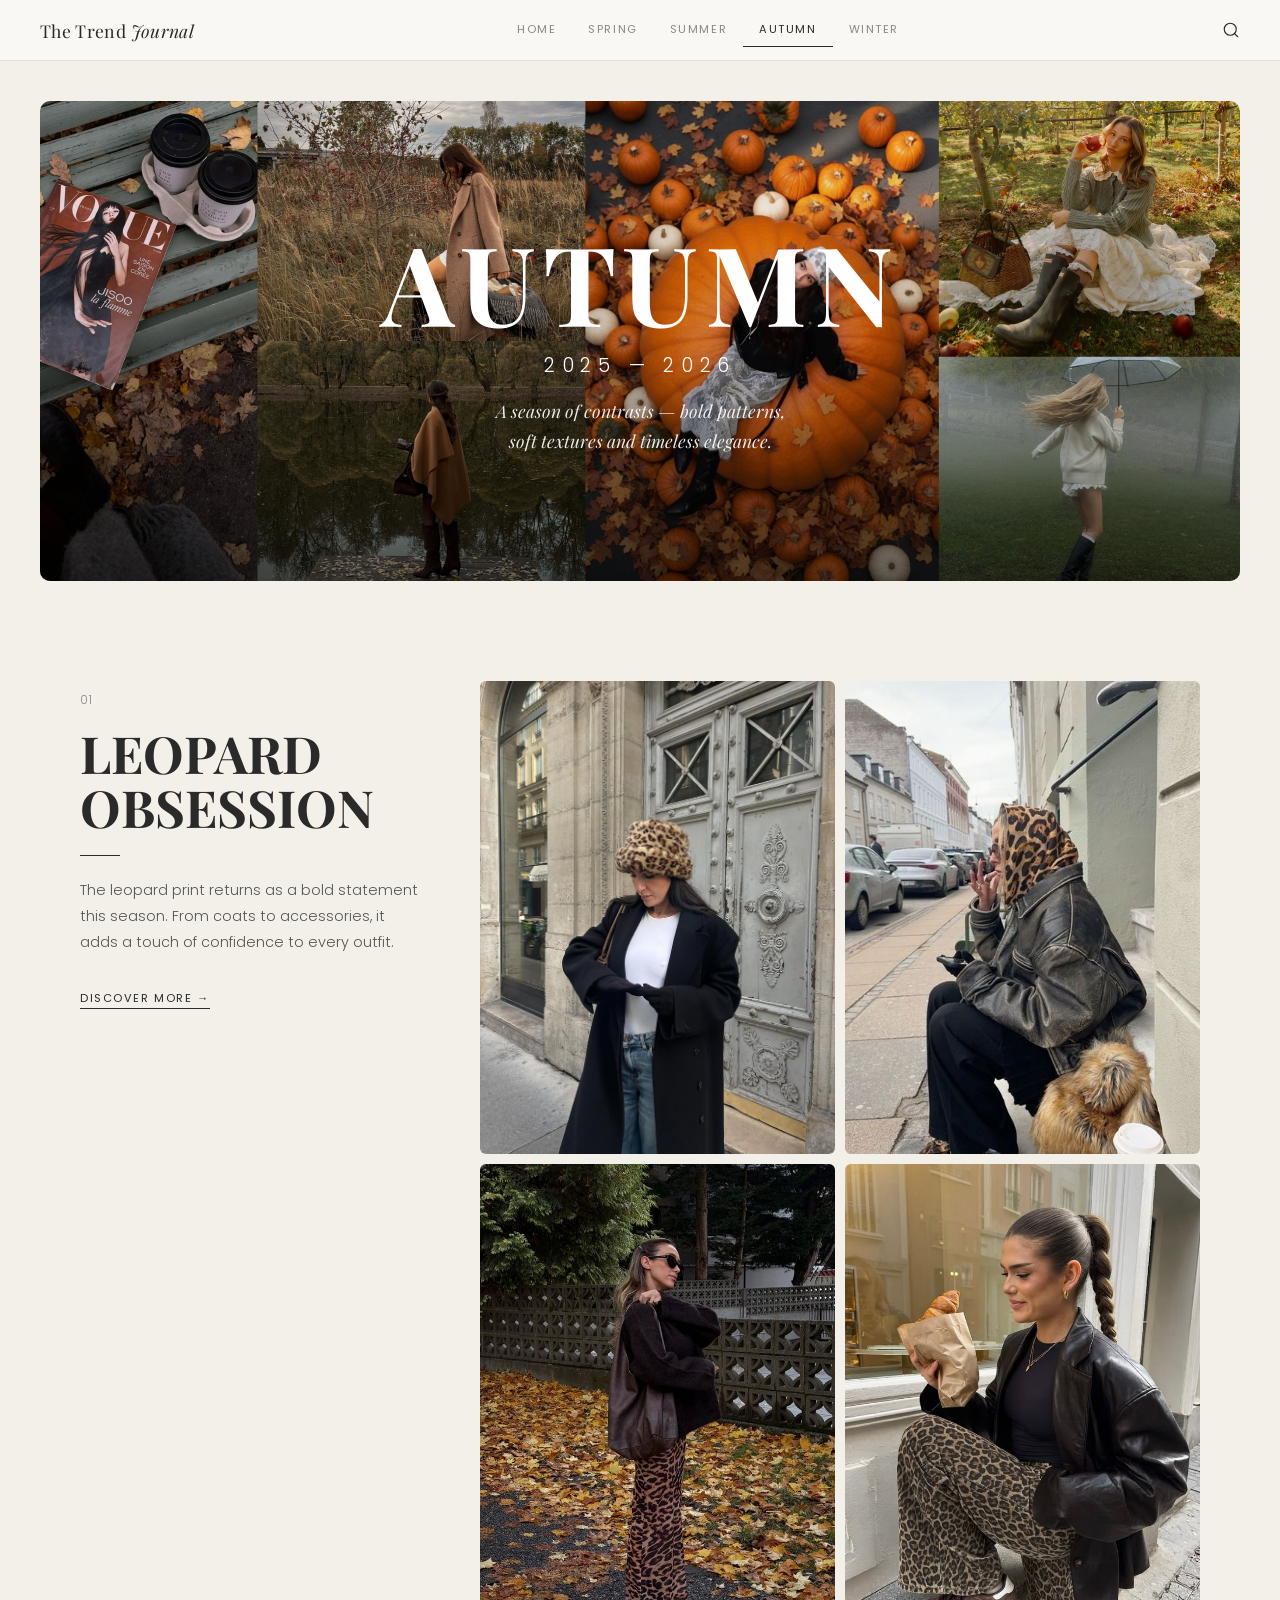
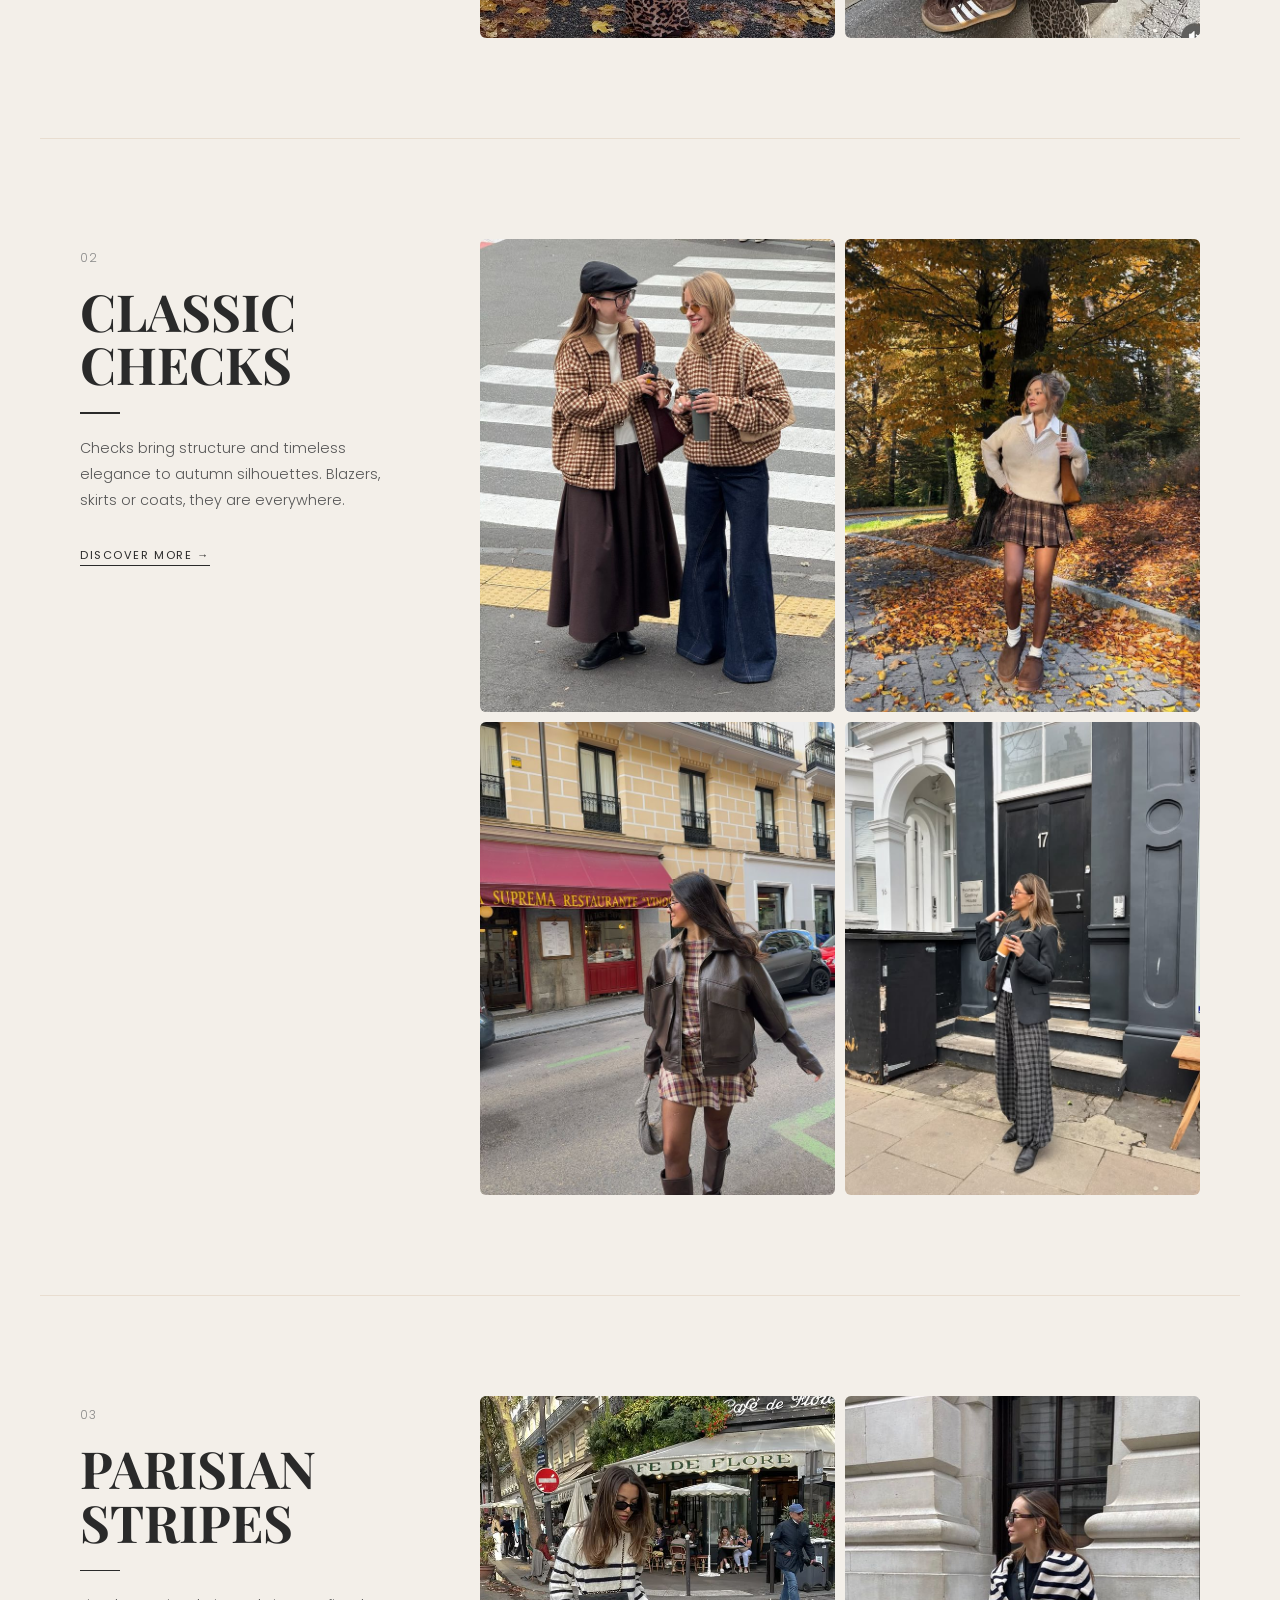
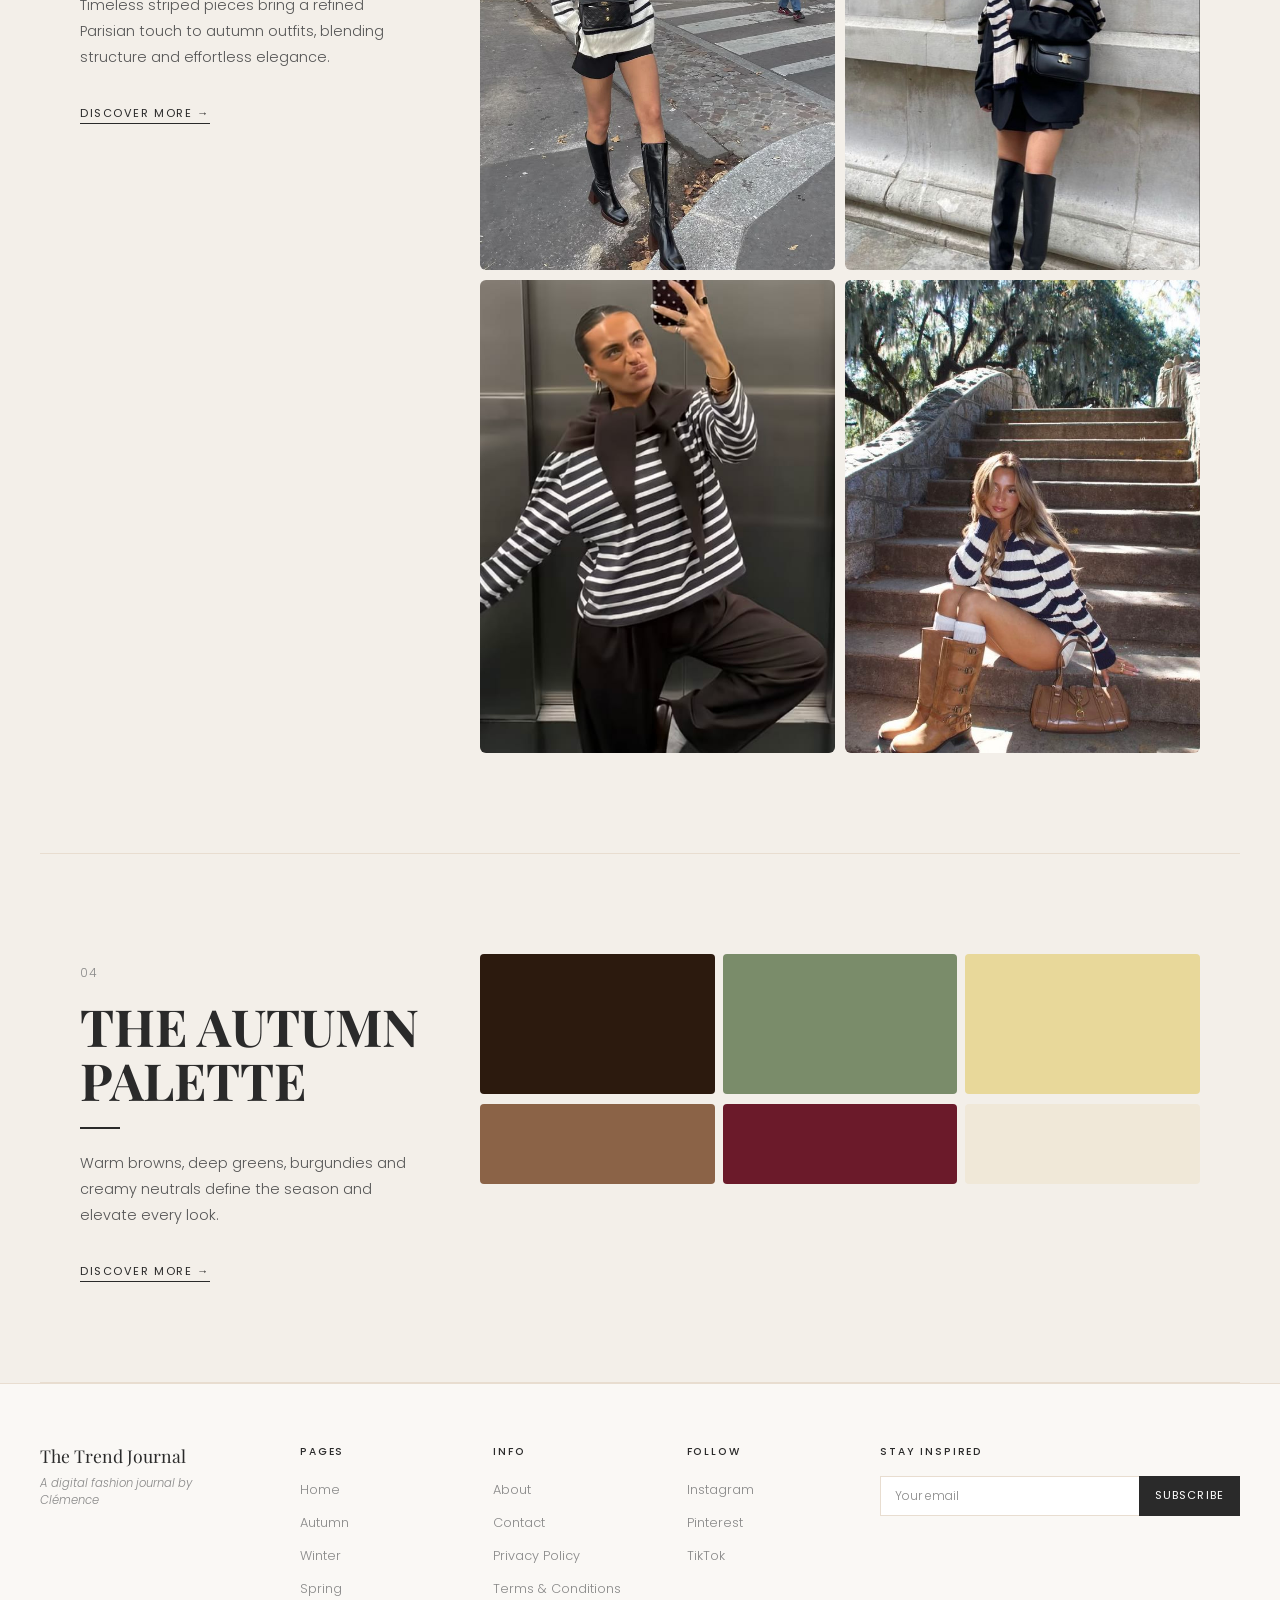
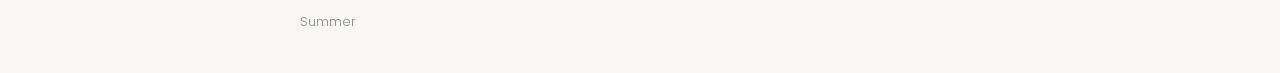
==== autumn.html @ e370c185 "Add files via upload" ====
<!DOCTYPE html>
<html lang="en">
<head>
  <meta charset="UTF-8" />
  <meta name="viewport" content="width=device-width, initial-scale=1.0" />
  <title>Autumn — The Trend Journal</title>
  <link rel="stylesheet" href="style.css" />
  <link href="https://fonts.googleapis.com/css2?family=Playfair+Display:ital,wght@0,400;0,600;0,700;1,400;1,600&family=Poppins:wght@300;400;500&display=swap" rel="stylesheet" />
</head>
<body class="autumn-page">

  <!-- ========== HEADER ========== -->
  <header class="site-header">
    <div class="site-header-inner">
      <a href="index.html" class="site-logo">The Trend <em>Journal</em></a>
      <nav>
        <ul class="nav-links">
          <li><a href="index.html">Home</a></li>
          <li><a href="spring.html">Spring</a></li>
          <li><a href="summer.html">Summer</a></li>
          <li><a href="autumn.html" class="active">Autumn</a></li>
          <li><a href="winter.html">Winter</a></li>
        </ul>
      </nav>
      <span class="search-icon" aria-hidden="true">
        <svg width="18" height="18" viewBox="0 0 24 24" fill="none" stroke="currentColor" stroke-width="1.5" stroke-linecap="round" stroke-linejoin="round">
          <circle cx="11" cy="11" r="8"/><line x1="21" y1="21" x2="16.65" y2="16.65"/>
        </svg>
      </span>
    </div>
  </header>

  <main>

    <!-- ========== HERO ========== -->
    <section class="autumn-hero">
      <div class="autumn-hero-img">
        <img src="images/autumnmoodboard.png" alt="Autumn 2025–2026" />
        <div class="autumn-hero-overlay">
          <h1 class="autumn-hero-title">AUTUMN</h1>
          <p class="autumn-hero-year">2025 — 2026</p>
          <p class="autumn-hero-desc">A season of contrasts — bold patterns,<br/>soft textures and timeless elegance.</p>
        </div>
      </div>
    </section>

    <!-- ========== 01 : LEOPARD OBSESSION ========== -->
    <section class="trend-section">
      <div class="trend-layout">
        <div class="trend-text-col">
          <span class="trend-number">01</span>
          <h2 class="trend-title">Leopard<br/>Obsession</h2>
          <div class="trend-divider"></div>
          <p class="trend-desc">The leopard print returns as a bold statement this season. From coats to accessories, it adds a touch of confidence to every outfit.</p>
          <a href="#" class="trend-link">Discover more &rarr;</a>
        </div>
        <div class="trend-grid-col">
          <div class="trend-grid">
            <div class="tg-img"><img src="images/leopard1.jpg" alt="Leopard 1" /></div>
            <div class="tg-img"><img src="images/leopard2.jpg" alt="Leopard 2" /></div>
            <div class="tg-img"><img src="images/leopard3.jpg" alt="Leopard 3" /></div>
            <div class="tg-img"><img src="images/leopard4.jpg" alt="Leopard 4" /></div>
          </div>
        </div>
      </div>
    </section>

    <!-- ========== 02 : CLASSIC CHECKS ========== -->
    <section class="trend-section">
      <div class="trend-layout">
        <div class="trend-text-col">
          <span class="trend-number">02</span>
          <h2 class="trend-title">Classic<br/>Checks</h2>
          <div class="trend-divider"></div>
          <p class="trend-desc">Checks bring structure and timeless elegance to autumn silhouettes. Blazers, skirts or coats, they are everywhere.</p>
          <a href="#" class="trend-link">Discover more &rarr;</a>
        </div>
        <div class="trend-grid-col">
          <div class="trend-grid">
            <div class="tg-img"><img src="images/checks1.jpg" alt="Checks 1" /></div>
            <div class="tg-img"><img src="images/checks2.jpg" alt="Checks 2" /></div>
            <div class="tg-img"><img src="images/checks3.jpg" alt="Checks 3" /></div>
            <div class="tg-img"><img src="images/checks4.jpg" alt="Checks 4" /></div>
          </div>
        </div>
      </div>
    </section>

    <!-- ========== 03 : PARISIAN STRIPES ========== -->
    <section class="trend-section">
      <div class="trend-layout">
        <div class="trend-text-col">
          <span class="trend-number">03</span>
          <h2 class="trend-title">Parisian<br/>Stripes</h2>
          <div class="trend-divider"></div>
          <p class="trend-desc">Timeless striped pieces bring a refined Parisian touch to autumn outfits, blending structure and effortless elegance.</p>
          <a href="#" class="trend-link">Discover more &rarr;</a>
        </div>
        <div class="trend-grid-col">
          <div class="trend-grid">
            <div class="tg-img"><img src="images/stripes1.jpg" alt="Stripes 1" /></div>
            <div class="tg-img"><img src="images/stripes2.jpg" alt="Stripes 2" /></div>
            <div class="tg-img"><img src="images/stripes3.jpg" alt="Stripes 3" /></div>
            <div class="tg-img"><img src="images/stripes4.jpg" alt="Stripes 4" /></div>
          </div>
        </div>
      </div>
    </section>

    <!-- ========== 04 : THE AUTUMN PALETTE ========== -->
    <section class="trend-section">
      <div class="trend-layout">
        <div class="trend-text-col">
          <span class="trend-number">04</span>
          <h2 class="trend-title">The Autumn<br/>Palette</h2>
          <div class="trend-divider"></div>
          <p class="trend-desc">Warm browns, deep greens, burgundies and creamy neutrals define the season and elevate every look.</p>
          <a href="#" class="trend-link">Discover more &rarr;</a>
        </div>
        <div class="trend-grid-col">
          <div class="palette-row">
            <!-- 3 couleurs principales -->
            <div class="palette-swatches palette-main">
              <div class="palette-swatch" style="background:#2C1A0E;" title="Dark Brown"></div>
              <div class="palette-swatch" style="background:#7A8C6A;" title="Pistachio Green"></div>
              <div class="palette-swatch" style="background:#E8D89A;" title="Cream Yellow"></div>
            </div>
            <!-- 3 couleurs secondaires -->
            <div class="palette-swatches palette-secondary">
              <div class="palette-swatch" style="background:#8B6347;" title="Light Brown"></div>
              <div class="palette-swatch" style="background:#6B1A2A;" title="Burgundy"></div>
              <div class="palette-swatch" style="background:#F0E8D8;" title="Soft Beige"></div>
            </div>
          </div>
        </div>
      </div>
    </section>

  <!-- ========== FOOTER COMMUN ========== -->
  <footer class="site-footer">
    <div class="site-footer-inner">
      <div class="footer-logo-col">
        <p class="footer-brand">The Trend Journal</p>
        <p class="footer-tagline">A digital fashion journal by Clémence</p>
      </div>
      <div class="footer-cols">
        <div class="footer-col">
          <p class="footer-col-title">Pages</p>
          <ul>
            <li><a href="index.html">Home</a></li>
            <li><a href="autumn.html">Autumn</a></li>
            <li><a href="winter.html">Winter</a></li>
            <li><a href="spring.html">Spring</a></li>
            <li><a href="summer.html">Summer</a></li>
          </ul>
        </div>
        <div class="footer-col">
          <p class="footer-col-title">Info</p>
          <ul>
            <li><a href="about.html">About</a></li>
            <li><a href="#">Contact</a></li>
            <li><a href="#">Privacy Policy</a></li>
            <li><a href="#">Terms &amp; Conditions</a></li>
          </ul>
        </div>
        <div class="footer-col">
          <p class="footer-col-title">Follow</p>
          <ul>
            <li><a href="#">Instagram</a></li>
            <li><a href="#">Pinterest</a></li>
            <li><a href="#">TikTok</a></li>
          </ul>
        </div>
        <div class="footer-col">
          <p class="footer-col-title">Stay Inspired</p>
          <div class="subscribe-row">
            <input type="email" placeholder="Your email" class="subscribe-input" />
            <button class="subscribe-btn">Subscribe</button>
          </div>
        </div>
      </div>
    </div>
  </footer>

</body>
</html>
---- style.css ----
/* ============================================================
   THE TREND JOURNAL — style.css
   ============================================================
   SOMMAIRE
   1. GLOBAL           — reset, variables, base
   2. HEADER           — navigation commune
   3. FOOTER           — footer commun
   4. HOME PAGE ONLY   — styles spécifiques à index.html
   5. AUTUMN PAGE ONLY — styles spécifiques à autumn.html
   6. WINTER PAGE ONLY — styles spécifiques à winter.html
   7. SPRING PAGE ONLY — styles spécifiques à spring.html
   8. SUMMER PAGE ONLY — styles spécifiques à summer.html
   9. RESPONSIVE       — media queries
   ============================================================ */

@import url('https://fonts.googleapis.com/css2?family=Playfair+Display:ital,wght@0,400;0,600;0,700;1,400;1,600&family=Poppins:wght@300;400;500&display=swap');


/* ============================================================
   1. GLOBAL
   ============================================================ */

:root {
  --bg:        #F3EFE9;
  --white:     #FFFFFF;
  --off-white: #FAF8F5;
  --beige:     #E8DDD0;
  --dark:      #2A2A2A;
  --grey:      #888888;
  --font-display: 'Playfair Display', Georgia, serif;
  --font-body:    'Poppins', sans-serif;
  --radius: 8px;
}

*, *::before, *::after {
  margin: 0;
  padding: 0;
  box-sizing: border-box;
}

body {
  background-color: var(--bg);
  color: var(--dark);
  font-family: var(--font-body);
  font-weight: 300;
}

img {
  display: block;
  width: 100%;
  height: 100%;
  object-fit: cover;
}

a  { text-decoration: none; color: inherit; }
ul { list-style: none; }


/* ============================================================
   2. HEADER  (commun à toutes les pages)
   ============================================================ */

.site-header {
  background-color: var(--off-white);
  border-bottom: 1px solid var(--beige);
  padding: 0 40px;
  position: sticky;
  top: 0;
  z-index: 100;
}

.site-header-inner {
  display: flex;
  align-items: center;
  justify-content: space-between;
  height: 60px;
  max-width: 1200px;
  margin: 0 auto;
}

.site-logo {
  font-family: var(--font-display);
  font-size: 1.1rem;
  font-weight: 400;
  color: var(--dark);
  letter-spacing: 0.02em;
  white-space: nowrap;
}

.site-logo em {
  font-style: italic;
  font-weight: 400;
}

.nav-links {
  display: flex;
  list-style: none;
  gap: 0;
}

.nav-links li a {
  display: inline-block;
  padding: 8px 16px;
  font-family: var(--font-body);
  font-size: 0.7rem;
  font-weight: 400;
  letter-spacing: 0.14em;
  text-transform: uppercase;
  color: var(--grey);
  transition: color 0.2s;
}

.nav-links li a:hover  { color: var(--dark); }

.nav-links li a.active {
  color: var(--dark);
  border-bottom: 1.5px solid var(--dark);
}

.search-icon {
  color: var(--dark);
  cursor: default;
  display: flex;
  align-items: center;
}


/* ============================================================
   3. FOOTER  (commun à toutes les pages)
   ============================================================ */

.site-footer {
  background-color: var(--off-white);
  border-top: 1px solid var(--beige);
  padding: 60px 40px 40px;
}

.site-footer-inner {
  display: grid;
  grid-template-columns: 200px 1fr;
  gap: 60px;
  max-width: 1200px;
  margin: 0 auto;
}

.footer-brand {
  font-family: var(--font-display);
  font-size: 1.1rem;
  font-weight: 400;
  color: var(--dark);
  margin-bottom: 8px;
}

.footer-tagline {
  font-family: var(--font-body);
  font-size: 0.72rem;
  font-weight: 300;
  font-style: italic;
  color: var(--grey);
}

.footer-cols {
  display: grid;
  grid-template-columns: repeat(4, 1fr);
  gap: 30px;
}

.footer-col-title {
  font-family: var(--font-body);
  font-size: 0.65rem;
  font-weight: 500;
  letter-spacing: 0.18em;
  text-transform: uppercase;
  color: var(--dark);
  margin-bottom: 16px;
}

.footer-col ul {
  display: flex;
  flex-direction: column;
  gap: 8px;
}

.footer-col ul li a {
  font-family: var(--font-body);
  font-size: 0.8rem;
  font-weight: 300;
  color: var(--grey);
  transition: color 0.2s;
}

.footer-col ul li a:hover { color: var(--dark); }

.subscribe-row { display: flex; }

.subscribe-input {
  flex: 1;
  padding: 10px 14px;
  border: 1px solid var(--beige);
  border-right: none;
  background: var(--white);
  font-family: var(--font-body);
  font-size: 0.75rem;
  font-weight: 300;
  color: var(--dark);
  outline: none;
}

.subscribe-input::placeholder { color: var(--grey); }

.subscribe-btn {
  padding: 10px 16px;
  background: var(--dark);
  color: #fff;
  border: none;
  font-family: var(--font-body);
  font-size: 0.7rem;
  font-weight: 400;
  letter-spacing: 0.1em;
  text-transform: uppercase;
  cursor: pointer;
  transition: opacity 0.2s;
}

.subscribe-btn:hover { opacity: 0.75; }


/* ============================================================
   4. HOME PAGE ONLY   (body.home-page)
   ============================================================ */

.home-page .section-moodboard {
  background-color: var(--off-white);
  padding: 40px 40px 50px;
}

.home-page .moodboard-grid {
  display: flex;
  gap: 10px;
  align-items: stretch;
  max-width: 900px;
  margin: 0 auto;
}

.home-page .col-side {
  display: flex;
  flex-direction: column;
  gap: 10px;
  flex: 1;
  height: 460px;
}

.home-page .col-center { flex: 1.3; }

.home-page .mb-item {
  overflow: hidden;
  border-radius: var(--radius);
  flex-grow: 1;
}

.home-page .mb-center {
  height: 460px;
  border-radius: var(--radius);
  overflow: hidden;
}

.home-page .mb-item img,
.home-page .mb-center img {
  transition: transform 0.5s ease;
}

.home-page .mb-item:hover img,
.home-page .mb-center:hover img {
  transform: scale(1.04);
}

.home-page .section-intro {
  text-align: center;
  padding: 60px 30px 50px;
  background-color: var(--off-white);
}

.home-page .intro-title {
  font-family: var(--font-display);
  font-size: clamp(1.5rem, 3vw, 2.4rem);
  font-weight: 400;
  color: var(--dark);
  margin-bottom: 18px;
}

.home-page .intro-title em {
  font-style: italic;
  font-weight: 300;
}

.home-page .intro-text {
  font-family: var(--font-body);
  font-size: 0.88rem;
  font-weight: 300;
  color: var(--grey);
  line-height: 1.9;
}

.home-page .section-era {
  background-color: var(--white);
  padding: 70px 30px;
  text-align: center;
  border-top: 1px solid var(--beige);
}

.home-page .era-title {
  font-family: var(--font-display);
  font-size: clamp(1.5rem, 3vw, 2.2rem);
  font-weight: 400;
  font-style: italic;
  color: var(--dark);
  margin-bottom: 28px;
}

.home-page .era-body {
  max-width: 620px;
  margin: 0 auto 36px;
}

.home-page .era-body p {
  font-family: var(--font-body);
  font-size: 0.9rem;
  font-weight: 300;
  color: #666;
  line-height: 1.9;
  margin-bottom: 14px;
}

.home-page .era-quote {
  display: inline-block;
  font-family: var(--font-display);
  font-size: clamp(0.95rem, 1.8vw, 1.15rem);
  font-style: italic;
  font-weight: 300;
  color: var(--dark);
  border-top: 1px solid var(--beige);
  border-bottom: 1px solid var(--beige);
  padding: 18px 40px;
  max-width: 520px;
  line-height: 1.6;
}

.home-page .section-seasons {
  background-color: var(--bg);
  padding: 20px 40px 60px;
}

.home-page .seasons-title {
  font-family: var(--font-display);
  font-size: clamp(1.4rem, 2.5vw, 2rem);
  font-weight: 400;
  font-style: italic;
  color: var(--dark);
  text-align: center;
  margin-bottom: 32px;
}

.home-page .seasons-grid {
  display: flex;
  gap: 20px;
  max-width: 900px;
  margin: 0 auto;
}

.home-page .season-card {
  flex: 1;
  display: flex;
  flex-direction: column;
  align-items: center;
  gap: 12px;
  cursor: pointer;
}

.home-page .season-img {
  width: 100%;
  height: 200px;
  overflow: hidden;
  border-radius: var(--radius);
}

.home-page .season-img img { transition: transform 0.5s ease; }

.home-page .season-card:hover .season-img img { transform: scale(1.05); }

.home-page .season-label {
  font-family: var(--font-body);
  font-size: 0.82rem;
  font-weight: 400;
  letter-spacing: 0.05em;
  color: var(--dark);
  text-align: center;
}

.home-page .section-about {
  background-color: var(--off-white);
  text-align: center;
  padding: 60px 30px;
  border-top: 1px solid var(--beige);
}

.home-page .about-title {
  font-family: var(--font-display);
  font-size: clamp(1.4rem, 2.5vw, 2rem);
  font-weight: 400;
  color: var(--dark);
  margin-bottom: 16px;
}

.home-page .about-text {
  font-family: var(--font-body);
  font-size: 0.85rem;
  font-weight: 300;
  color: var(--grey);
  line-height: 1.9;
}


/* ============================================================
   5. AUTUMN PAGE ONLY   (body.autumn-page)
   ============================================================ */

.autumn-page .autumn-hero { padding: 40px 40px 0; }

.autumn-page .autumn-hero-img {
  position: relative;
  width: 100%;
  height: 480px;
  border-radius: 10px;
  overflow: hidden;
  max-width: 1200px;
  margin: 0 auto;
}

.autumn-page .autumn-hero-img img {
  width: 100%;
  height: 100%;
  object-fit: cover;
  display: block;
}

.autumn-page .autumn-hero-overlay {
  position: absolute;
  inset: 0;
  background: linear-gradient(to top, rgba(0,0,0,0.55) 0%, rgba(0,0,0,0.15) 50%, transparent 100%);
  display: flex;
  flex-direction: column;
  align-items: center;
  justify-content: center;
  text-align: center;
  padding: 40px;
}

.autumn-page .autumn-hero-title {
  font-family: var(--font-display);
  font-size: clamp(60px, 10vw, 110px);
  font-weight: 700;
  letter-spacing: 0.06em;
  color: #fff;
  line-height: 1;
  margin-bottom: 14px;
}

.autumn-page .autumn-hero-year {
  font-family: var(--font-body);
  font-size: clamp(0.9rem, 2vw, 1.2rem);
  font-weight: 300;
  letter-spacing: 0.35em;
  color: #fff;
  margin-bottom: 16px;
}

.autumn-page .autumn-hero-desc {
  font-family: var(--font-display);
  font-size: clamp(0.95rem, 1.6vw, 1.1rem);
  font-style: italic;
  color: rgba(255,255,255,0.9);
  line-height: 1.7;
}

.autumn-page .trend-section {
  padding: 100px 40px;
  max-width: 1200px;
  margin: 0 auto;
  border-bottom: 1px solid var(--beige);
}

.autumn-page .trend-layout {
  display: grid;
  grid-template-columns: 340px 1fr;
  gap: 60px;
  align-items: start;
}

.autumn-page .trend-text-col { padding-top: 10px; }

.autumn-page .trend-number {
  font-family: var(--font-body);
  font-size: 0.75rem;
  font-weight: 300;
  color: var(--grey);
  letter-spacing: 0.1em;
  display: block;
  margin-bottom: 18px;
}

.autumn-page .trend-title {
  font-family: var(--font-display);
  font-size: clamp(32px, 4vw, 52px);
  font-weight: 700;
  color: var(--dark);
  line-height: 1.05;
  text-transform: uppercase;
  margin-bottom: 20px;
}

.autumn-page .trend-divider {
  width: 40px;
  height: 1.5px;
  background-color: var(--dark);
  margin-bottom: 22px;
}

.autumn-page .trend-desc {
  font-family: var(--font-body);
  font-size: 0.9rem;
  font-weight: 300;
  color: #555;
  line-height: 1.8;
  margin-bottom: 28px;
}

.autumn-page .trend-link {
  font-family: var(--font-body);
  font-size: 0.7rem;
  font-weight: 400;
  letter-spacing: 0.14em;
  text-transform: uppercase;
  color: var(--dark);
  border-bottom: 1px solid var(--dark);
  padding-bottom: 2px;
  transition: opacity 0.2s;
}

.autumn-page .trend-link:hover { opacity: 0.5; }

.autumn-page .trend-grid {
  display: grid;
  grid-template-columns: 1fr 1fr;
  gap: 10px;
}

.autumn-page .tg-img {
  border-radius: 6px;
  overflow: hidden;
  aspect-ratio: 3/4;
}

.autumn-page .tg-img img {
  width: 100%;
  height: 100%;
  object-fit: cover;
  display: block;
  transition: transform 0.5s ease;
}

.autumn-page .tg-img:hover img { transform: scale(1.04); }

.autumn-page .palette-row {
  display: flex;
  flex-direction: column;
  gap: 10px;
}

.autumn-page .palette-swatches { display: flex; gap: 8px; }

.autumn-page .palette-main .palette-swatch {
  height: 140px;
  flex: 1;
  border-radius: 4px;
}

.autumn-page .palette-secondary .palette-swatch {
  height: 80px;
  flex: 1;
  border-radius: 4px;
}


/* ============================================================
   6. WINTER PAGE ONLY   (body.winter-page)
   ============================================================ */

.winter-page .winter-hero { padding: 40px 40px 0; }

.winter-page .winter-hero-img {
  position: relative;
  width: 100%;
  height: 480px;
  border-radius: 10px;
  overflow: hidden;
  max-width: 1200px;
  margin: 0 auto;
}

.winter-page .winter-hero-img img {
  width: 100%;
  height: 100%;
  object-fit: cover;
  display: block;
}

.winter-page .winter-hero-overlay {
  position: absolute;
  inset: 0;
  background: linear-gradient(to top, rgba(0,0,0,0.55) 0%, rgba(0,0,0,0.15) 50%, transparent 100%);
  display: flex;
  flex-direction: column;
  align-items: center;
  justify-content: center;
  text-align: center;
  padding: 40px;
}

.winter-page .winter-hero-title {
  font-family: var(--font-display);
  font-size: clamp(60px, 10vw, 110px);
  font-weight: 700;
  letter-spacing: 0.06em;
  color: #fff;
  line-height: 1;
  margin-bottom: 14px;
}

.winter-page .winter-hero-year {
  font-family: var(--font-body);
  font-size: clamp(0.9rem, 2vw, 1.2rem);
  font-weight: 300;
  letter-spacing: 0.35em;
  color: #fff;
  margin-bottom: 16px;
}

.winter-page .winter-hero-desc {
  font-family: var(--font-display);
  font-size: clamp(0.95rem, 1.6vw, 1.1rem);
  font-style: italic;
  color: rgba(255,255,255,0.9);
  line-height: 1.7;
}

.winter-page .trend-section {
  padding: 100px 40px;
  max-width: 1200px;
  margin: 0 auto;
  border-bottom: 1px solid var(--beige);
}

.winter-page .trend-layout {
  display: grid;
  grid-template-columns: 340px 1fr;
  gap: 60px;
  align-items: start;
}

.winter-page .trend-text-col { padding-top: 10px; }

.winter-page .trend-number {
  font-family: var(--font-body);
  font-size: 0.75rem;
  font-weight: 300;
  color: var(--grey);
  letter-spacing: 0.1em;
  display: block;
  margin-bottom: 18px;
}

.winter-page .trend-title {
  font-family: var(--font-display);
  font-size: clamp(32px, 4vw, 52px);
  font-weight: 700;
  color: var(--dark);
  line-height: 1.05;
  text-transform: uppercase;
  margin-bottom: 20px;
}

.winter-page .trend-divider {
  width: 40px;
  height: 1.5px;
  background-color: var(--dark);
  margin-bottom: 22px;
}

.winter-page .trend-desc {
  font-family: var(--font-body);
  font-size: 0.9rem;
  font-weight: 300;
  color: #555;
  line-height: 1.8;
  margin-bottom: 28px;
}

.winter-page .trend-link {
  font-family: var(--font-body);
  font-size: 0.7rem;
  font-weight: 400;
  letter-spacing: 0.14em;
  text-transform: uppercase;
  color: var(--dark);
  border-bottom: 1px solid var(--dark);
  padding-bottom: 2px;
  transition: opacity 0.2s;
}

.winter-page .trend-link:hover { opacity: 0.5; }

.winter-page .trend-grid {
  display: grid;
  grid-template-columns: 1fr 1fr;
  gap: 10px;
}

.winter-page .tg-img {
  border-radius: 6px;
  overflow: hidden;
  aspect-ratio: 3/4;
}

.winter-page .tg-img img {
  width: 100%;
  height: 100%;
  object-fit: cover;
  display: block;
  transition: transform 0.5s ease;
}

.winter-page .tg-img:hover img { transform: scale(1.04); }

.winter-page .palette-row {
  display: flex;
  flex-direction: column;
  gap: 10px;
}

.winter-page .palette-swatches { display: flex; gap: 8px; }

.winter-page .palette-main .palette-swatch {
  height: 140px;
  flex: 1;
  border-radius: 4px;
}

.winter-page .palette-secondary .palette-swatch {
  height: 80px;
  flex: 1;
  border-radius: 4px;
}


/* ============================================================
   7. SPRING PAGE ONLY   (body.spring-page)
   ============================================================ */

.spring-page .spring-hero { padding: 40px 40px 0; }

.spring-page .spring-hero-img {
  position: relative;
  width: 100%;
  height: 480px;
  border-radius: 10px;
  overflow: hidden;
  max-width: 1200px;
  margin: 0 auto;
}

.spring-page .spring-hero-img img {
  width: 100%;
  height: 100%;
  object-fit: cover;
  display: block;
}

.spring-page .spring-hero-overlay {
  position: absolute;
  inset: 0;
  background: linear-gradient(to top, rgba(0,0,0,0.45) 0%, rgba(0,0,0,0.1) 50%, transparent 100%);
  display: flex;
  flex-direction: column;
  align-items: center;
  justify-content: center;
  text-align: center;
  padding: 40px;
}

.spring-page .spring-hero-title {
  font-family: var(--font-display);
  font-size: clamp(60px, 10vw, 110px);
  font-weight: 700;
  letter-spacing: 0.06em;
  color: #fff;
  line-height: 1;
  margin-bottom: 14px;
}

.spring-page .spring-hero-year {
  font-family: var(--font-body);
  font-size: clamp(0.9rem, 2vw, 1.2rem);
  font-weight: 300;
  letter-spacing: 0.35em;
  color: #fff;
  margin-bottom: 16px;
}

.spring-page .spring-hero-desc {
  font-family: var(--font-display);
  font-size: clamp(0.95rem, 1.6vw, 1.1rem);
  font-style: italic;
  color: rgba(255,255,255,0.9);
  line-height: 1.7;
}

.spring-page .trend-section {
  padding: 100px 40px;
  max-width: 1200px;
  margin: 0 auto;
  border-bottom: 1px solid var(--beige);
}

.spring-page .trend-layout {
  display: grid;
  grid-template-columns: 340px 1fr;
  gap: 60px;
  align-items: start;
}

.spring-page .trend-text-col { padding-top: 10px; }

.spring-page .trend-number {
  font-family: var(--font-body);
  font-size: 0.75rem;
  font-weight: 300;
  color: var(--grey);
  letter-spacing: 0.1em;
  display: block;
  margin-bottom: 18px;
}

.spring-page .trend-title {
  font-family: var(--font-display);
  font-size: clamp(32px, 4vw, 52px);
  font-weight: 700;
  color: var(--dark);
  line-height: 1.05;
  text-transform: uppercase;
  margin-bottom: 20px;
}

.spring-page .trend-divider {
  width: 40px;
  height: 1.5px;
  background-color: var(--dark);
  margin-bottom: 22px;
}

.spring-page .trend-desc {
  font-family: var(--font-body);
  font-size: 0.9rem;
  font-weight: 300;
  color: #555;
  line-height: 1.8;
  margin-bottom: 28px;
}

.spring-page .trend-link {
  font-family: var(--font-body);
  font-size: 0.7rem;
  font-weight: 400;
  letter-spacing: 0.14em;
  text-transform: uppercase;
  color: var(--dark);
  border-bottom: 1px solid var(--dark);
  padding-bottom: 2px;
  transition: opacity 0.2s;
}

.spring-page .trend-link:hover { opacity: 0.5; }

.spring-page .trend-grid {
  display: grid;
  grid-template-columns: 1fr 1fr;
  gap: 10px;
}

.spring-page .tg-img {
  border-radius: 6px;
  overflow: hidden;
  aspect-ratio: 3/4;
}

.spring-page .tg-img--empty {
  border-radius: 6px;
  aspect-ratio: 3/4;
  background-color: transparent;
}

.spring-page .tg-img img {
  width: 100%;
  height: 100%;
  object-fit: cover;
  display: block;
  transition: transform 0.5s ease;
}

.spring-page .tg-img:hover img { transform: scale(1.04); }

.spring-page .palette-row {
  display: flex;
  flex-direction: column;
  gap: 10px;
}

.spring-page .palette-swatches { display: flex; gap: 8px; }

.spring-page .palette-main .palette-swatch {
  height: 140px;
  flex: 1;
  border-radius: 4px;
}

.spring-page .palette-secondary .palette-swatch {
  height: 80px;
  flex: 1;
  border-radius: 4px;
}


/* ============================================================
   8. SUMMER PAGE ONLY   (body.summer-page)
   ============================================================ */

.summer-page .summer-hero { padding: 40px 40px 0; }

.summer-page .summer-hero-img {
  position: relative;
  width: 100%;
  height: 480px;
  border-radius: 10px;
  overflow: hidden;
  max-width: 1200px;
  margin: 0 auto;
}

.summer-page .summer-hero-img img {
  width: 100%;
  height: 100%;
  object-fit: cover;
  display: block;
}

.summer-page .summer-hero-overlay {
  position: absolute;
  inset: 0;
  background: linear-gradient(to top, rgba(0,0,0,0.50) 0%, rgba(0,0,0,0.12) 50%, transparent 100%);
  display: flex;
  flex-direction: column;
  align-items: center;
  justify-content: center;
  text-align: center;
  padding: 40px;
}

.summer-page .summer-hero-title {
  font-family: var(--font-display);
  font-size: clamp(60px, 10vw, 110px);
  font-weight: 700;
  letter-spacing: 0.06em;
  color: #fff;
  line-height: 1;
  margin-bottom: 14px;
}

.summer-page .summer-hero-year {
  font-family: var(--font-body);
  font-size: clamp(0.9rem, 2vw, 1.2rem);
  font-weight: 300;
  letter-spacing: 0.35em;
  color: #fff;
  margin-bottom: 16px;
}

.summer-page .summer-hero-desc {
  font-family: var(--font-display);
  font-size: clamp(0.95rem, 1.6vw, 1.1rem);
  font-style: italic;
  color: rgba(255,255,255,0.9);
  line-height: 1.7;
}

.summer-page .trend-section {
  padding: 100px 40px;
  max-width: 1200px;
  margin: 0 auto;
  border-bottom: 1px solid var(--beige);
}

.summer-page .trend-layout {
  display: grid;
  grid-template-columns: 340px 1fr;
  gap: 60px;
  align-items: start;
}

.summer-page .trend-text-col { padding-top: 10px; }

.summer-page .trend-number {
  font-family: var(--font-body);
  font-size: 0.75rem;
  font-weight: 300;
  color: var(--grey);
  letter-spacing: 0.1em;
  display: block;
  margin-bottom: 18px;
}

.summer-page .trend-title {
  font-family: var(--font-display);
  font-size: clamp(32px, 4vw, 52px);
  font-weight: 700;
  color: var(--dark);
  line-height: 1.05;
  text-transform: uppercase;
  margin-bottom: 20px;
}

.summer-page .trend-divider {
  width: 40px;
  height: 1.5px;
  background-color: var(--dark);
  margin-bottom: 22px;
}

.summer-page .trend-desc {
  font-family: var(--font-body);
  font-size: 0.9rem;
  font-weight: 300;
  color: #555;
  line-height: 1.8;
  margin-bottom: 28px;
}

.summer-page .trend-link {
  font-family: var(--font-body);
  font-size: 0.7rem;
  font-weight: 400;
  letter-spacing: 0.14em;
  text-transform: uppercase;
  color: var(--dark);
  border-bottom: 1px solid var(--dark);
  padding-bottom: 2px;
  transition: opacity 0.2s;
}

.summer-page .trend-link:hover { opacity: 0.5; }

.summer-page .trend-grid {
  display: grid;
  grid-template-columns: 1fr 1fr;
  gap: 10px;
}

.summer-page .tg-img {
  border-radius: 6px;
  overflow: hidden;
  aspect-ratio: 3/4;
}

.summer-page .tg-img--empty {
  border-radius: 6px;
  aspect-ratio: 3/4;
  background-color: transparent;
}

.summer-page .tg-img img {
  width: 100%;
  height: 100%;
  object-fit: cover;
  display: block;
  transition: transform 0.5s ease;
}

.summer-page .tg-img:hover img { transform: scale(1.04); }

.summer-page .trend-title--long {
  font-size: clamp(24px, 2.8vw, 38px);
}

.summer-page .palette-row {
  display: flex;
  flex-direction: column;
  gap: 10px;
}

.summer-page .palette-swatches { display: flex; gap: 8px; }

.summer-page .palette-main .palette-swatch {
  height: 140px;
  flex: 1;
  border-radius: 4px;
}

.summer-page .palette-secondary .palette-swatch {
  height: 80px;
  flex: 1;
  border-radius: 4px;
}


/* ============================================================
   9. RESPONSIVE
   ============================================================ */

@media (max-width: 768px) {

  /* Header */
  .site-header { padding: 0 20px; }
  .nav-links { flex-wrap: wrap; justify-content: center; }
  .nav-links li a { padding: 6px 10px; font-size: 0.65rem; }

  /* Footer */
  .site-footer { padding: 40px 20px; }
  .site-footer-inner { grid-template-columns: 1fr; gap: 30px; }
  .footer-cols { grid-template-columns: 1fr 1fr; gap: 24px; }

  /* HOME */
  .home-page .section-moodboard { padding: 24px 16px 30px; }
  .home-page .moodboard-grid    { flex-direction: column; gap: 8px; }
  .home-page .col-side          { flex-direction: row; height: auto; }
  .home-page .col-side .mb-item { height: 140px; }
  .home-page .mb-center         { height: 280px; }
  .home-page .seasons-grid      { flex-wrap: wrap; gap: 14px; }
  .home-page .season-card       { flex: 1 1 calc(50% - 7px); }
  .home-page .season-img        { height: 150px; }
  .home-page .section-seasons   { padding: 20px 16px 40px; }
  .home-page .section-intro     { padding: 40px 20px; }
  .home-page .section-about     { padding: 40px 20px; }

  /* AUTUMN */
  .autumn-page .autumn-hero     { padding: 20px 16px 0; }
  .autumn-page .autumn-hero-img { height: 320px; border-radius: 8px; }
  .autumn-page .trend-section   { padding: 60px 16px; }
  .autumn-page .trend-layout    { grid-template-columns: 1fr; gap: 36px; }
  .autumn-page .trend-grid      { grid-template-columns: 1fr; }
  .autumn-page .tg-img          { aspect-ratio: 4/3; }
  .autumn-page .palette-main .palette-swatch      { height: 90px; }
  .autumn-page .palette-secondary .palette-swatch { height: 60px; }

  /* WINTER */
  .winter-page .winter-hero     { padding: 20px 16px 0; }
  .winter-page .winter-hero-img { height: 320px; border-radius: 8px; }
  .winter-page .trend-section   { padding: 60px 16px; }
  .winter-page .trend-layout    { grid-template-columns: 1fr; gap: 36px; }
  .winter-page .trend-grid      { grid-template-columns: 1fr; }
  .winter-page .tg-img          { aspect-ratio: 4/3; }
  .winter-page .palette-main .palette-swatch      { height: 90px; }
  .winter-page .palette-secondary .palette-swatch { height: 60px; }

  /* SPRING */
  .spring-page .spring-hero     { padding: 20px 16px 0; }
  .spring-page .spring-hero-img { height: 320px; border-radius: 8px; }
  .spring-page .trend-section   { padding: 60px 16px; }
  .spring-page .trend-layout    { grid-template-columns: 1fr; gap: 36px; }
  .spring-page .trend-grid      { grid-template-columns: 1fr; }
  .spring-page .tg-img          { aspect-ratio: 4/3; }
  .spring-page .palette-main .palette-swatch      { height: 90px; }
  .spring-page .palette-secondary .palette-swatch { height: 60px; }

  /* SUMMER */
  .summer-page .summer-hero     { padding: 20px 16px 0; }
  .summer-page .summer-hero-img { height: 320px; border-radius: 8px; }
  .summer-page .trend-section   { padding: 60px 16px; }
  .summer-page .trend-layout    { grid-template-columns: 1fr; gap: 36px; }
  .summer-page .trend-grid      { grid-template-columns: 1fr; }
  .summer-page .tg-img          { aspect-ratio: 4/3; }
  .summer-page .palette-main .palette-swatch      { height: 90px; }
  .summer-page .palette-secondary .palette-swatch { height: 60px; }
}
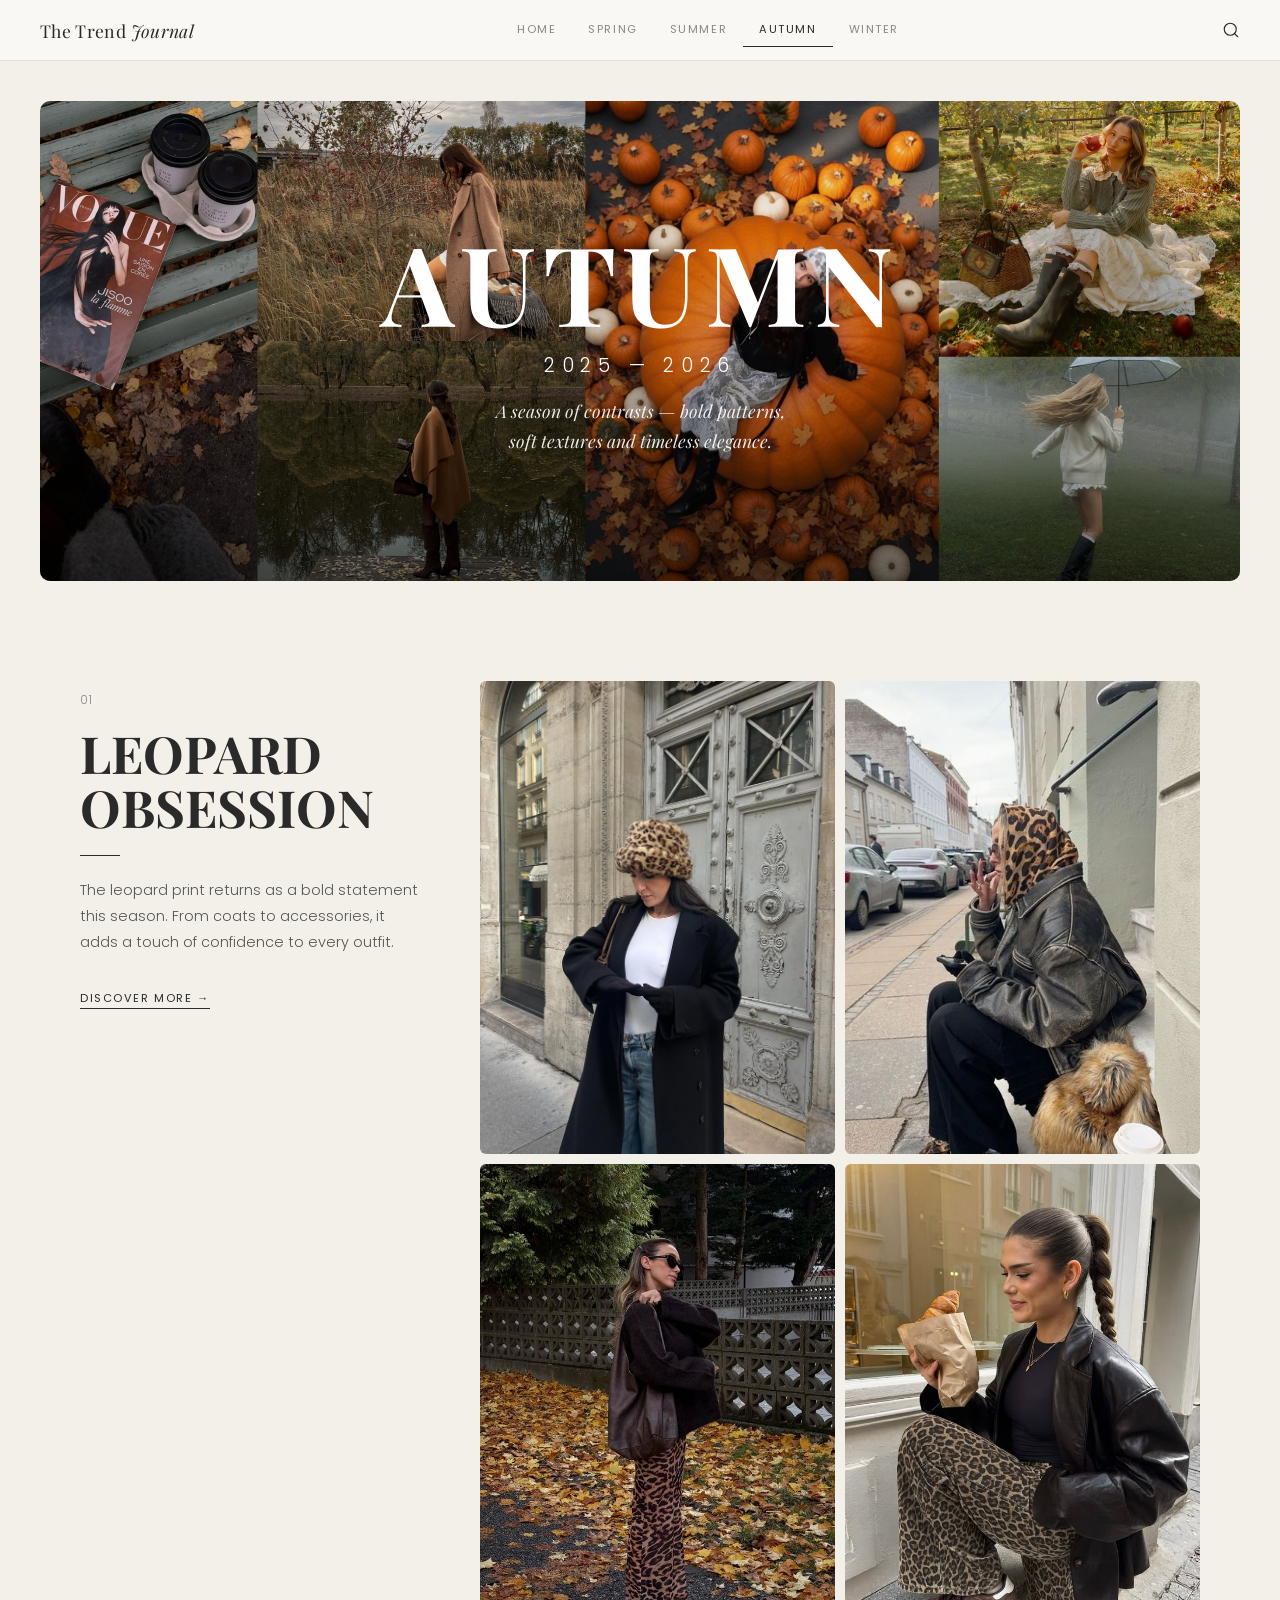
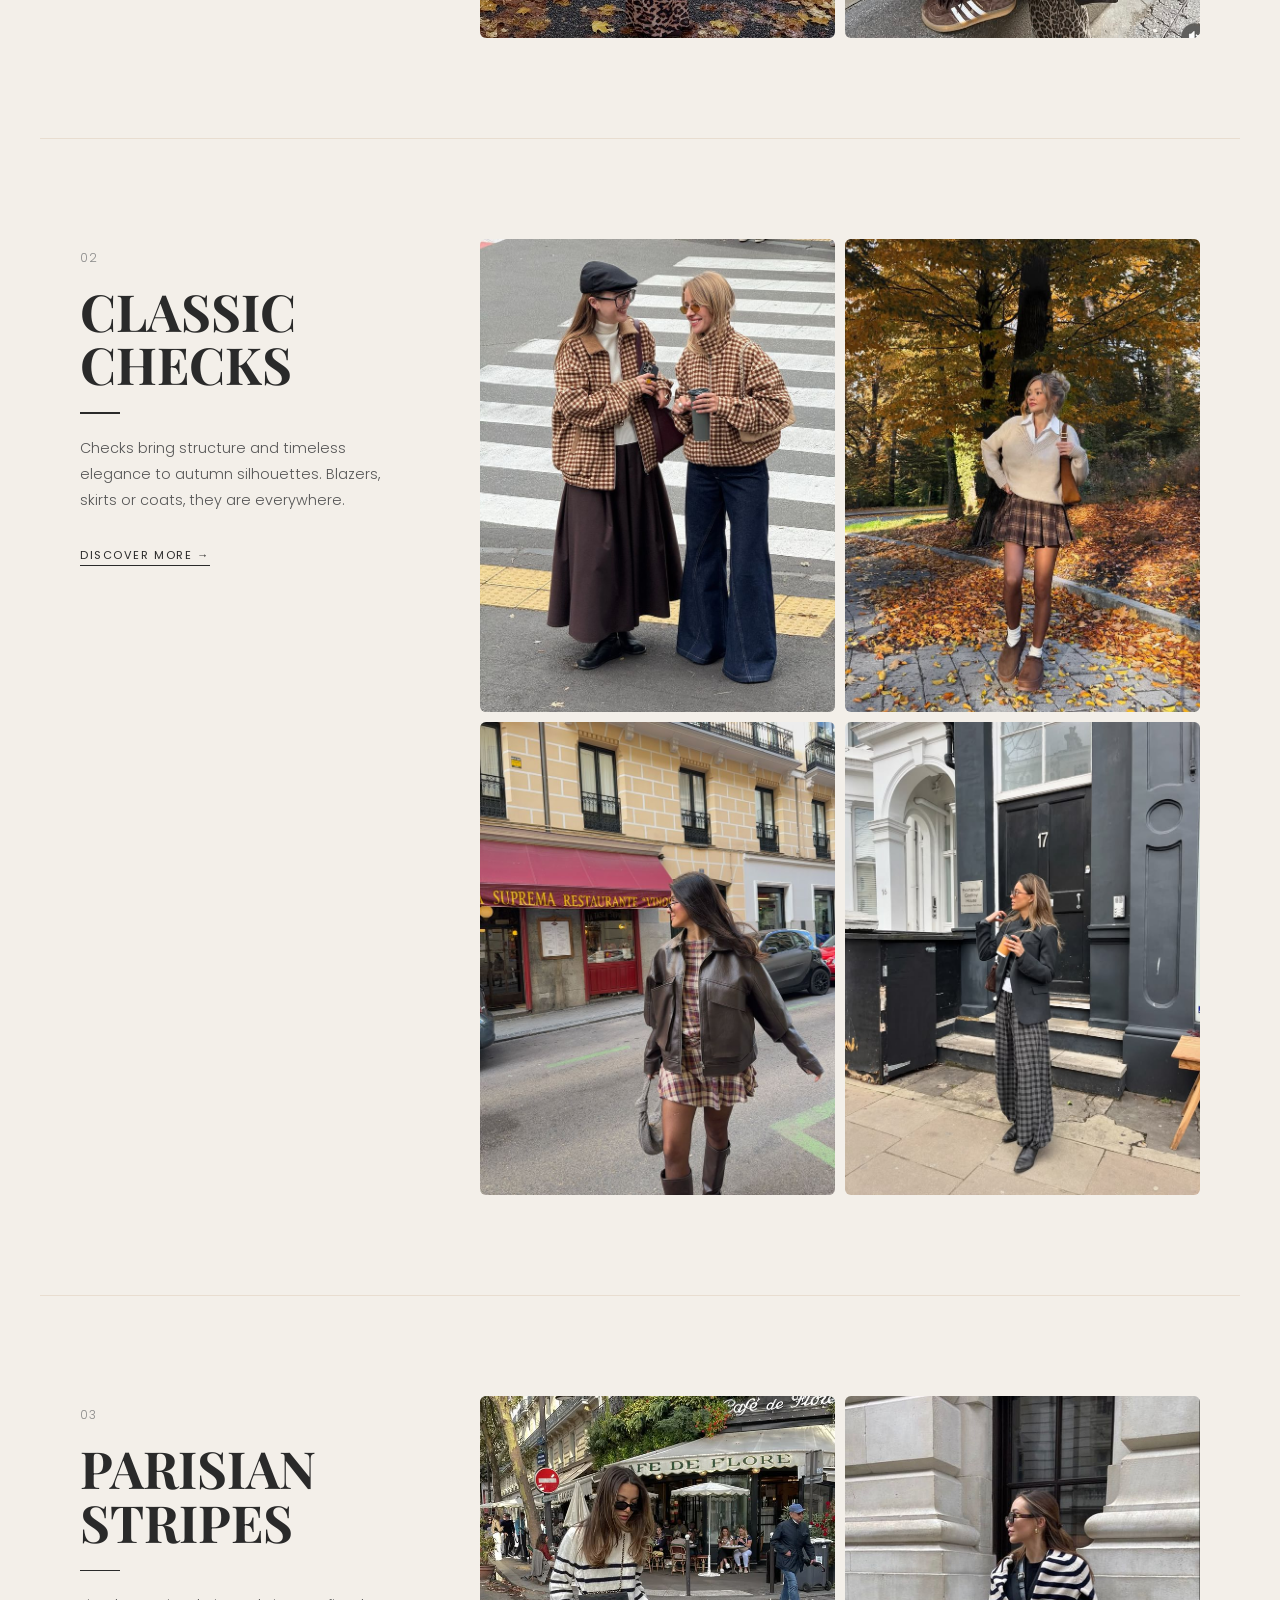
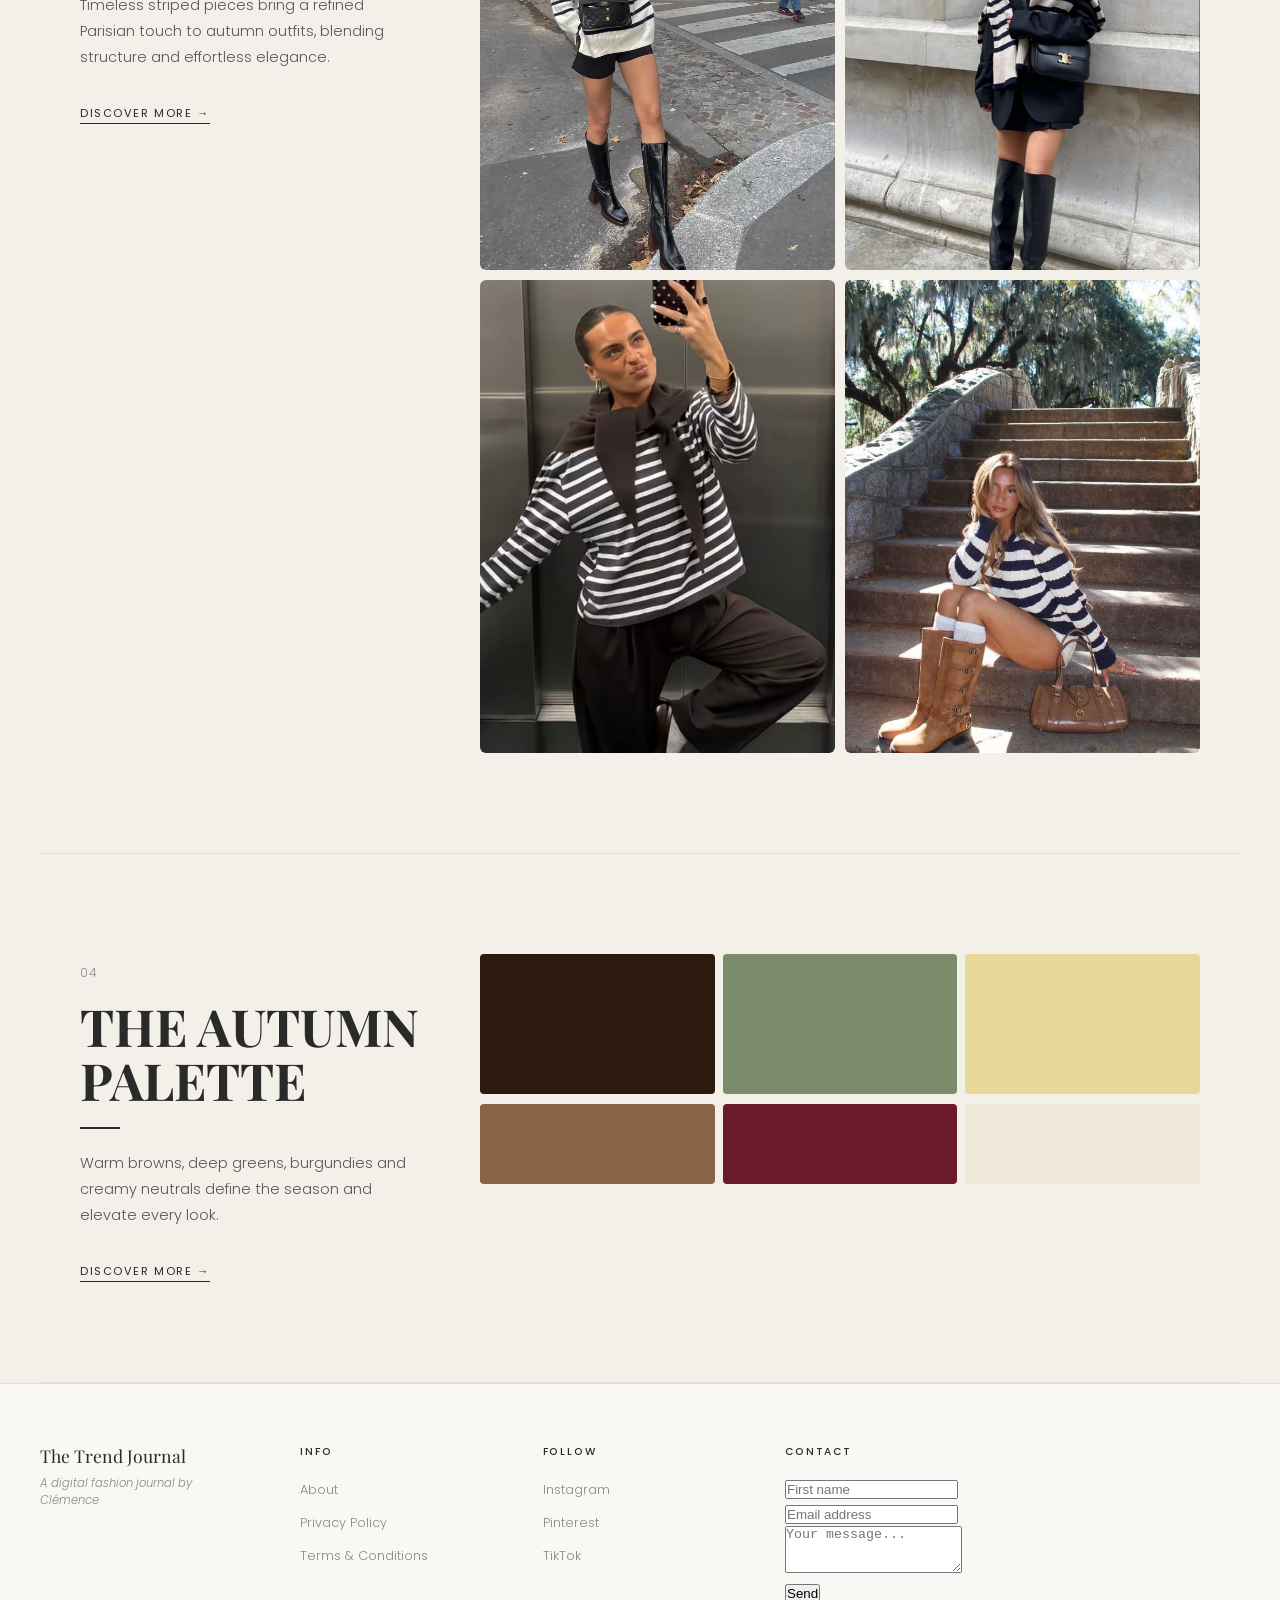
==== commit 5fc66798: "Add files via upload" ====
--- a/autumn.html
+++ b/autumn.html
@@ -136,7 +136,7 @@
       </div>
     </section>
 
-  <!-- ========== FOOTER COMMUN ========== -->
+  <!-- ========== FOOTER ========== -->
   <footer class="site-footer">
     <div class="site-footer-inner">
       <div class="footer-logo-col">
@@ -145,20 +145,9 @@
       </div>
       <div class="footer-cols">
         <div class="footer-col">
-          <p class="footer-col-title">Pages</p>
-          <ul>
-            <li><a href="index.html">Home</a></li>
-            <li><a href="autumn.html">Autumn</a></li>
-            <li><a href="winter.html">Winter</a></li>
-            <li><a href="spring.html">Spring</a></li>
-            <li><a href="summer.html">Summer</a></li>
-          </ul>
-        </div>
-        <div class="footer-col">
           <p class="footer-col-title">Info</p>
           <ul>
-            <li><a href="about.html">About</a></li>
-            <li><a href="#">Contact</a></li>
+            <li><a href="#">About</a></li>
             <li><a href="#">Privacy Policy</a></li>
             <li><a href="#">Terms &amp; Conditions</a></li>
           </ul>
@@ -166,21 +155,23 @@
         <div class="footer-col">
           <p class="footer-col-title">Follow</p>
           <ul>
-            <li><a href="#">Instagram</a></li>
-            <li><a href="#">Pinterest</a></li>
-            <li><a href="#">TikTok</a></li>
+            <li><a href="#" target="_blank">Instagram</a></li>
+            <li><a href="#" target="_blank">Pinterest</a></li>
+            <li><a href="#" target="_blank">TikTok</a></li>
           </ul>
         </div>
-        <div class="footer-col">
-          <p class="footer-col-title">Stay Inspired</p>
-          <div class="subscribe-row">
-            <input type="email" placeholder="Your email" class="subscribe-input" />
-            <button class="subscribe-btn">Subscribe</button>
-          </div>
+        <div class="footer-col footer-col--form">
+          <p class="footer-col-title">Contact</p>
+          <form class="footer-form" action="#" method="post">
+            <input type="text" name="firstname" placeholder="First name" required />
+            <input type="email" name="email" placeholder="Email address" required />
+            <textarea name="message" placeholder="Your message..." rows="3" required></textarea>
+            <button type="submit">Send</button>
+          </form>
         </div>
       </div>
     </div>
   </footer>
 
 </body>
-</html>
+</html>
